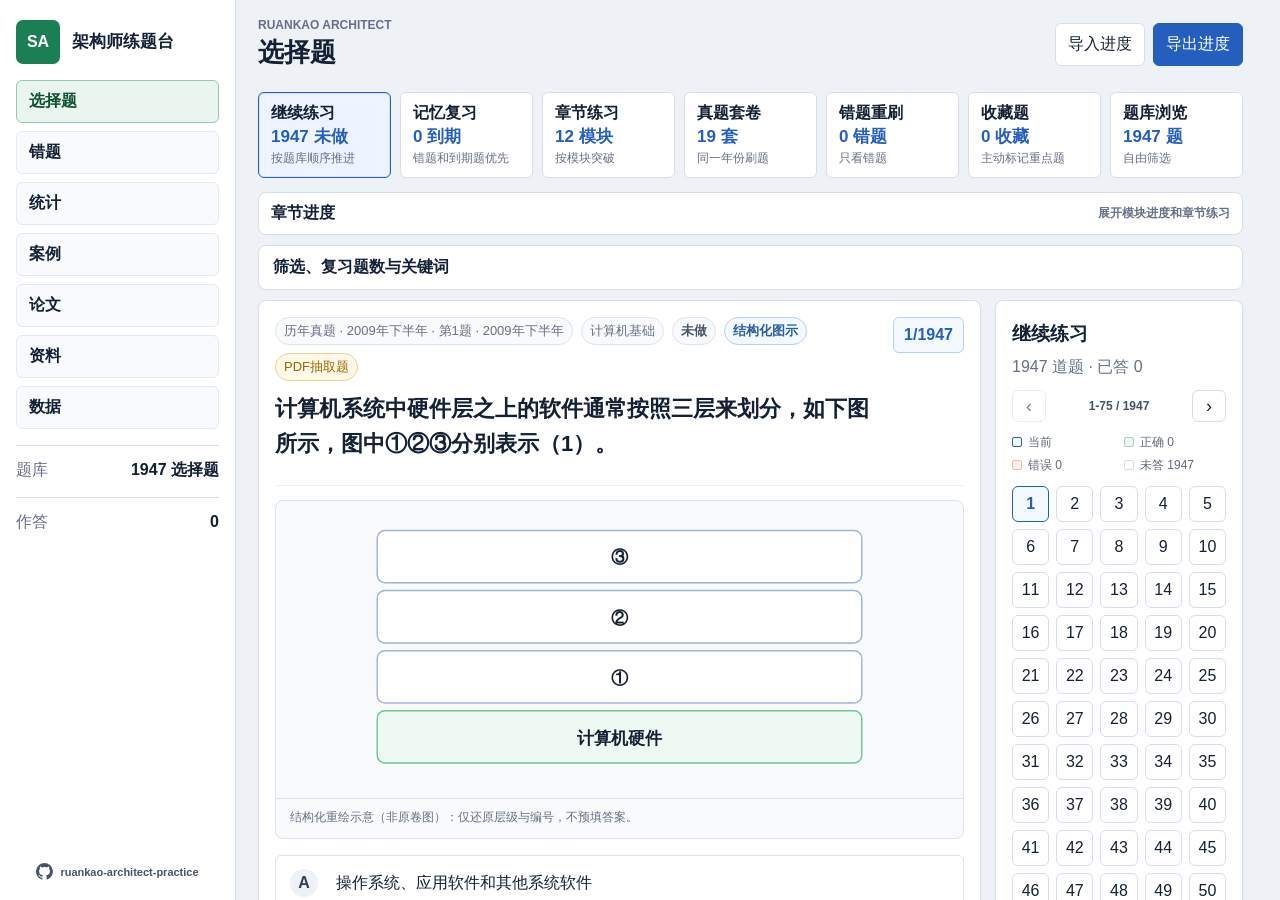
==== index.html @ a95486bd "feat: add source-backed study materials reader" ====
<!doctype html>
<html lang="zh-CN">
  <head>
    <meta charset="UTF-8" />
    <meta name="viewport" content="width=device-width, initial-scale=1.0" />
    <title>系统架构设计师练题台</title>
    <link rel="stylesheet" href="./styles.css?v=20260910.3" />
  </head>
  <body>
    <div id="app">
      <aside class="sidebar">
        <div class="brand">
          <span class="brand-mark">SA</span>
          <div>
            <h1>架构师练题台</h1>
          </div>
        </div>
        <nav class="nav" aria-label="主导航">
          <button class="nav-button active" data-view="practice" type="button">选择题</button>
          <button class="nav-button" data-view="wrong" type="button">错题</button>
          <button class="nav-button" data-view="stats" type="button">统计</button>
          <button class="nav-button" data-view="cases" type="button">案例</button>
          <button class="nav-button" data-view="essays" type="button">论文</button>
          <button class="nav-button" data-view="materials" type="button">资料</button>
          <button class="nav-button" data-view="data" type="button">数据</button>
        </nav>
        <div class="side-stat">
          <span>题库</span>
          <strong id="bankCount">加载中</strong>
        </div>
        <div class="side-stat">
          <span>作答</span>
          <strong id="attemptCount">0</strong>
        </div>
        <a class="sidebar-github" href="https://github.com/AndyNull/ruankao-architect-practice" target="_blank" rel="noreferrer" aria-label="GitHub：AndyNull/ruankao-architect-practice">
          <svg viewBox="0 0 16 16" aria-hidden="true"><path d="M8 0a8 8 0 0 0-2.53 15.59c.4.07.55-.17.55-.38v-1.49c-2.23.49-2.7-.95-2.7-.95-.36-.93-.89-1.18-.89-1.18-.73-.5.06-.49.06-.49.8.06 1.23.83 1.23.83.72 1.22 1.87.87 2.33.67.07-.51.28-.87.51-1.07-1.78-.2-3.65-.88-3.65-3.93 0-.87.31-1.58.82-2.14-.08-.2-.36-1.02.08-2.12 0 0 .67-.21 2.2.82A7.65 7.65 0 0 1 8 3.87c.68 0 1.36.09 2 .26 1.53-1.03 2.2-.82 2.2-.82.44 1.1.16 1.92.08 2.12.51.56.82 1.27.82 2.14 0 3.06-1.87 3.73-3.66 3.93.29.25.54.73.54 1.48v2.2c0 .21.14.45.55.38A8 8 0 0 0 8 0Z" /></svg>
          <span>ruankao-architect-practice</span>
        </a>
      </aside>

      <main class="main">
        <header class="toolbar">
          <div>
            <p class="eyebrow">Ruankao Architect</p>
            <h2 id="viewTitle">选择题</h2>
          </div>
          <div class="toolbar-actions">
            <button id="importProgressTop" type="button">导入进度</button>
            <button id="exportProgressTop" class="primary" type="button">导出进度</button>
          </div>
        </header>

        <section id="notice" class="notice" hidden></section>

        <section id="practiceView" class="view active-view">
          <div class="mode-board">
            <button class="mode-button active" data-mode="continue" type="button">
              <b>继续练习</b>
              <strong id="continueModeCount">加载中</strong>
              <span>按题库顺序推进</span>
            </button>
            <button class="mode-button" data-mode="review" type="button">
              <b>记忆复习</b>
              <strong id="reviewModeCount">加载中</strong>
              <span>错题和到期题优先</span>
            </button>
            <button class="mode-button" data-mode="special" type="button">
              <b>章节练习</b>
              <strong id="specialModeCount">加载中</strong>
              <span>按模块突破</span>
            </button>
            <button class="mode-button" data-mode="exam" type="button">
              <b>真题套卷</b>
              <strong id="examModeCount">加载中</strong>
              <span>同一年份刷题</span>
            </button>
            <button class="mode-button" data-mode="wrong" type="button">
              <b>错题重刷</b>
              <strong id="wrongModeCount">加载中</strong>
              <span>只看错题</span>
            </button>
            <button class="mode-button" data-mode="favorite" type="button">
              <b>收藏题</b>
              <strong id="favoriteModeCount">加载中</strong>
              <span>主动标记重点题</span>
            </button>
            <button class="mode-button" data-mode="all" type="button">
              <b>题库浏览</b>
              <strong id="allModeCount">加载中</strong>
              <span>自由筛选</span>
            </button>
          </div>

          <details class="chapter-drawer">
            <summary>
              <span>章节进度</span>
              <strong>展开模块进度和章节练习</strong>
            </summary>
            <div id="chapterList" class="chapter-list"></div>
          </details>

          <details class="filter-drawer">
            <summary>筛选、复习题数与关键词</summary>
            <div class="panel filters">
              <label>
                复习题数
                <input id="dailyCount" type="number" min="5" max="75" step="5" value="20" />
              </label>
              <label>
                来源
                <select id="sourceFilter"></select>
              </label>
              <label>
                年份/卷
                <select id="termFilter"></select>
              </label>
              <label>
                模块
                <select id="moduleFilter"></select>
              </label>
              <label>
                状态
                <select id="statusFilter">
                  <option value="all">全部</option>
                  <option value="unanswered">未做</option>
                  <option value="due">待复习</option>
                  <option value="wrong">错题</option>
                </select>
              </label>
              <label class="search-box">
                关键词
                <input id="keywordFilter" type="search" placeholder="架构、Redis、网络..." />
              </label>
              <button id="applyFilters" type="button">筛题</button>
            </div>
          </details>

          <div class="practice-layout">
            <section class="question-panel">
              <div class="question-paper">
                <div class="question-topline">
                  <div>
                    <div class="question-meta" id="questionMeta">题目加载中</div>
                    <h3 id="questionStem"></h3>
                  </div>
                  <div class="question-progress" id="questionProgress">0/0</div>
                </div>
                <div id="questionFigure" class="question-figure" hidden></div>
                <div id="optionList" class="option-list"></div>
                <div class="answer-row">
                  <button id="prevQuestion" type="button">上一题</button>
                  <button id="nextQuestion" class="primary" type="button">下一题</button>
                  <button id="toggleFavorite" type="button">收藏本题</button>
                </div>
                <div id="answerResult" class="answer-result" hidden></div>
              </div>
              <div class="source-box" id="sourceBox"></div>
            </section>

            <aside class="panel queue-panel">
              <h3 id="modeLabel">继续练习</h3>
              <p id="queueSummary">0 道题</p>
              <div class="queue-toolbar">
                <button id="queuePrevPage" type="button" aria-label="上一段题号">‹</button>
                <span id="queuePageLabel">0 / 0</span>
                <button id="queueNextPage" type="button" aria-label="下一段题号">›</button>
              </div>
              <div id="queueLegend" class="queue-legend"></div>
              <div id="questionQueue" class="question-queue"></div>
            </aside>
          </div>

          <details class="study-drawer">
          <summary>
            <span>备考计划与题库说明</span>
            <strong id="sourceSummary">加载中</strong>
          </summary>
          <section class="overview-board">
            <div class="plan-card">
              <div class="section-kicker">学习计划</div>
              <h3>先稳综合知识，再用错题决定补哪块基础</h3>
              <div id="studyPlanList" class="plan-list"></div>
            </div>
            <div class="site-card">
              <div class="section-kicker">网站功能</div>
              <h3>这里能做什么</h3>
              <ul class="feature-list">
                <li>继续练习：按题库顺序接着上次位置往后做</li>
                <li>记忆复习：错题和到期题优先，连续做对后降低频率</li>
                <li>章节练习：按架构、数据库、网络、安全等模块刷</li>
                <li>真题套卷：按年份/批次练同一套真题</li>
                <li>答题卡分段：所有题都能按页切换，不截断题号</li>
                <li>AI 诊断：导出 JSON 给 Codex 做复盘</li>
              </ul>
            </div>
            <div class="source-card">
              <div class="section-kicker">题目来源</div>
              <h3>可追溯题库</h3>
              <p id="sourceDetail">每道题都会显示来源年份、真题/模拟、题号和模块。</p>
            </div>
          </section>
          </details>
        </section>

        <section id="wrongView" class="view">
          <div class="panel">
            <h3>错题本</h3>
            <div id="wrongList" class="item-list"></div>
          </div>
        </section>

        <section id="statsView" class="view">
          <div class="stats-grid">
            <div class="metric"><span>总作答</span><strong id="metricTotal">0</strong></div>
            <div class="metric"><span>正确率</span><strong id="metricAccuracy">0%</strong></div>
            <div class="metric"><span>错题</span><strong id="metricWrong">0</strong></div>
            <div class="metric"><span>已覆盖题目</span><strong id="metricAnswered">0</strong></div>
          </div>
          <div class="panel">
            <h3>模块表现</h3>
            <div id="moduleStats" class="stat-table"></div>
          </div>
        </section>

        <section id="casesView" class="view">
          <div class="panel">
            <h3>案例分析题库</h3>
            <div id="caseList" class="item-list"></div>
          </div>
        </section>

        <section id="essaysView" class="view">
          <div class="panel">
            <h3>论文题库</h3>
            <p class="muted">可按题生成 AI 范文示例；生成完成后保存到当前浏览器，可重读、重新生成或删除。</p>
            <div id="essayList" class="item-list"></div>
          </div>
        </section>

        <section id="materialsView" class="view">
          <div class="materials-layout">
            <aside class="panel material-index">
              <label class="material-search">
                查找资料
                <input id="materialSearch" type="search" placeholder="章节、关键词..." />
              </label>
              <div id="materialList" class="material-list"></div>
            </aside>
            <article class="panel material-reader">
              <header id="materialHeader" class="material-header"></header>
              <div id="materialContent" class="markdown-content" aria-live="polite"></div>
            </article>
          </div>
        </section>

        <section id="dataView" class="view">
          <div class="data-grid">
            <div class="panel">
              <h3>进度存档</h3>
              <p>导出的 JSON 包含作答记录和收藏题。换电脑、换浏览器时，先读取文件摘要，再确认导入替换当前进度。</p>
              <div id="progressPreview" class="progress-preview">
                <p class="muted">还没有读取进度 JSON。</p>
              </div>
              <div class="button-row">
                <button id="exportProgress" class="primary" type="button">导出进度 JSON</button>
                <button id="selectProgressFile" type="button">读取进度 JSON</button>
                <button id="applyProgressImport" type="button" disabled>应用读取的进度</button>
              </div>
              <input id="importProgress" type="file" accept="application/json" hidden />
            </div>
            <div class="panel">
              <h3>AI 友好诊断</h3>
              <p>诊断 JSON 包含题库来源、模块统计、近期错题和全部作答轨迹。发给 Codex 就能继续复盘。</p>
              <button id="exportDiagnosis" class="primary" type="button">下载 ai-diagnosis.json</button>
            </div>
            <div class="panel">
              <h3>AI 错题解读</h3>
              <p>答错后优先显示随题库提供的本地 AI 解析；仅在本地缺失或手动重新解读时调用 glm-5.2。当前接口无需密钥，API Key 为可选项。</p>
              <p id="localExplanationStatus" class="muted">本地 AI 解析：加载中…</p>
              <p id="caseExplanationStatus" class="muted">本地案例解题：加载中…</p>
              <label class="ai-key-field">
                API Key（可选）
                <input id="aiApiKey" type="password" autocomplete="off" placeholder="接口启用鉴权时填写" />
              </label>
              <p class="muted">接口：https://glm.996986.xyz</p>
            </div>
            <div class="panel">
              <h3>清空本地记录</h3>
              <p>只清空当前浏览器里的作答记录和收藏题，不影响你已经导出的 JSON 文件。</p>
              <div class="button-row">
                <button id="clearProgress" class="danger" type="button">清空记录</button>
              </div>
            </div>
          </div>
        </section>
      </main>
    </div>

    <script>
      if (location.protocol === "file:") {
        const notice = document.getElementById("notice");
        notice.hidden = false;
        notice.className = "notice error";
        notice.textContent = "不能直接打开 index.html，请双击项目目录中的 start.cmd。";
      }
    </script>
    <script type="module" src="./src/app.mjs?v=20260910.3"></script>
  </body>
</html>
---- styles.css ----
:root {
  color-scheme: light;
  font-family: Inter, "PingFang SC", "Microsoft YaHei", Arial, sans-serif;
  background: #eef2f6;
  color: #142033;
  --line: #d7dee9;
  --muted: #667085;
  --panel: #ffffff;
  --green: #1b7f55;
  --blue: #255fbd;
  --red: #c13d36;
  --amber: #9a6700;
  --ink: #142033;
  --soft: #f7f9fc;
  --z-sticky: 10;
}

* {
  box-sizing: border-box;
}

body {
  margin: 0;
  min-width: 320px;
}

button,
input,
select {
  font: inherit;
}

button {
  border: 1px solid var(--line);
  background: #fff;
  color: var(--ink);
  border-radius: 6px;
  padding: 10px 12px;
  cursor: pointer;
}

button:hover {
  border-color: #7b8da5;
}

button:disabled {
  cursor: not-allowed;
  opacity: 0.55;
}

.primary {
  background: var(--blue);
  border-color: var(--blue);
  color: #fff;
}

.danger {
  border-color: var(--red);
  color: var(--red);
}

#app {
  display: grid;
  grid-template-columns: 236px minmax(0, 1fr);
  min-height: 100vh;
}

.sidebar {
  background: #fff;
  border-right: 1px solid var(--line);
  padding: 20px 16px;
  display: flex;
  flex-direction: column;
  gap: 16px;
}

.brand {
  display: grid;
  grid-template-columns: 44px 1fr;
  gap: 12px;
  align-items: center;
}

.brand-mark {
  display: grid;
  place-items: center;
  width: 44px;
  height: 44px;
  background: var(--green);
  color: #fff;
  border-radius: 7px;
  font-weight: 800;
}

.brand h1 {
  margin: 0;
  font-size: 17px;
  line-height: 1.25;
}

.brand p,
.side-stat span,
.eyebrow,
.muted,
.section-kicker {
  color: var(--muted);
}

.brand p {
  margin: 5px 0 0;
  font-size: 12px;
}

.nav {
  display: grid;
  gap: 8px;
}

.nav-button {
  text-align: left;
  background: #f8fafc;
  border-color: #e4eaf2;
  font-weight: 700;
}

.nav-button.active {
  background: #eaf5ef;
  color: #0f5132;
  border-color: #92ccb0;
}

.side-stat {
  display: flex;
  align-items: baseline;
  justify-content: space-between;
  border-top: 1px solid var(--line);
  padding-top: 14px;
}

.sidebar-github {
  display: inline-flex;
  align-items: center;
  justify-content: center;
  gap: 7px;
  margin-top: auto;
  color: #475467;
  font-size: 11px;
  font-weight: 700;
  text-align: center;
  text-decoration: none;
  white-space: nowrap;
}

.sidebar-github:hover {
  color: var(--green);
}

.sidebar-github svg {
  width: 17px;
  height: 17px;
  fill: currentColor;
  flex: 0 0 auto;
}

.main {
  padding: 18px 22px 28px;
  min-width: 0;
}

.toolbar {
  display: flex;
  align-items: center;
  justify-content: space-between;
  gap: 16px;
  margin-bottom: 10px;
}

.toolbar h2 {
  margin: 0;
  font-size: 26px;
}

.toolbar-actions {
  display: flex;
  flex-wrap: wrap;
  gap: 8px;
  justify-content: flex-end;
}

@media (min-width: 781px) {
  body {
    height: 100vh;
    overflow: hidden;
  }

  #app {
    height: 100vh;
    min-height: 0;
    overflow: hidden;
  }

  .sidebar {
    min-height: 0;
    overflow-y: auto;
  }

  .main {
    height: 100vh;
    overflow-y: auto;
    padding: 0 22px 28px;
    scrollbar-gutter: stable;
  }

  .toolbar {
    position: sticky;
    top: 0;
    z-index: var(--z-sticky);
    margin-bottom: 10px;
    padding: 18px 0 12px;
    background: #eef2f6;
  }
}

.eyebrow,
.section-kicker {
  margin: 0 0 3px;
  text-transform: uppercase;
  letter-spacing: 0;
  font-size: 12px;
  font-weight: 800;
}

.notice {
  margin-bottom: 12px;
  padding: 12px 14px;
  border-radius: 6px;
  background: #e9f5ff;
  border: 1px solid #a9d7ff;
}

.notice.error {
  background: #fff0f0;
  border-color: #ffb4b4;
}

.notice.warn {
  background: #fff8e7;
  border-color: #f3cf72;
}

.study-drawer,
.filter-drawer {
  background: var(--panel);
  border: 1px solid var(--line);
  border-radius: 8px;
  margin-bottom: 10px;
}

.study-drawer > summary,
.filter-drawer > summary {
  display: flex;
  align-items: center;
  justify-content: space-between;
  gap: 12px;
  padding: 11px 14px;
  cursor: pointer;
  font-weight: 800;
}

.study-drawer > summary strong {
  color: var(--blue);
  font-size: 13px;
}

.overview-board {
  display: grid;
  grid-template-columns: minmax(320px, 1.5fr) minmax(260px, 1fr) minmax(240px, 0.9fr);
  gap: 12px;
  padding: 0 14px 14px;
}

.plan-card,
.site-card,
.source-card,
.panel,
.metric,
.question-paper,
.source-box,
.queue-panel {
  background: var(--panel);
  border: 1px solid var(--line);
  border-radius: 8px;
  box-shadow: 0 1px 2px rgba(16, 24, 40, 0.04);
}

.plan-card,
.site-card,
.source-card,
.panel,
.question-paper,
.source-box,
.queue-panel {
  padding: 16px;
}

.plan-card h3,
.site-card h3,
.source-card h3,
.panel h3,
.queue-panel h3 {
  margin: 4px 0 10px;
}

.plan-list {
  display: grid;
  grid-template-columns: repeat(2, minmax(0, 1fr));
  gap: 9px;
}

.plan-step {
  border-left: 3px solid var(--green);
  background: #f4fbf7;
  padding: 9px 11px;
  border-radius: 6px;
}

.plan-step strong,
.plan-step span {
  display: block;
}

.plan-step span,
.feature-list,
.source-card p {
  color: #475467;
  line-height: 1.55;
  font-size: 14px;
}

.feature-list {
  margin: 0;
  padding-left: 18px;
}

.view {
  display: none;
}

.active-view {
  display: block;
}

.type-board {
  display: grid;
  grid-template-columns: repeat(3, minmax(170px, 1fr));
  gap: 9px;
  margin-bottom: 10px;
}

.type-button {
  display: grid;
  grid-template-columns: 1fr auto;
  gap: 3px 10px;
  align-items: center;
  min-height: 54px;
  text-align: left;
  background: #fff;
}

.type-button span {
  font-weight: 800;
}

.type-button strong {
  color: var(--blue);
  font-size: 18px;
}

.type-button small {
  grid-column: 1 / -1;
  color: var(--muted);
  font-size: 12px;
  display: none;
}

.type-button.active {
  border-color: var(--green);
  background: #eef8f2;
  box-shadow: inset 0 0 0 1px rgba(27, 127, 85, 0.12);
}

.mode-board {
  display: flex;
  gap: 9px;
  margin-bottom: 10px;
  overflow-x: auto;
  padding-bottom: 4px;
  scroll-snap-type: x proximity;
}

.mode-button {
  flex: 1 0 132px;
  text-align: left;
  display: grid;
  gap: 3px;
  min-height: 58px;
  background: #fff;
  scroll-snap-align: start;
}

.mode-button b,
.mode-button strong,
.mode-button span {
  display: block;
}

.mode-button strong {
  color: var(--blue);
  font-size: 17px;
  line-height: 1.15;
}

.mode-button span {
  color: var(--muted);
  font-size: 12px;
}

.mode-button.active {
  border-color: var(--blue);
  background: #edf4ff;
  box-shadow: inset 0 0 0 1px rgba(37, 95, 189, 0.12);
}

.chapter-drawer {
  background: var(--panel);
  border: 1px solid var(--line);
  border-radius: 8px;
  margin-bottom: 10px;
}

.chapter-drawer > summary {
  display: flex;
  align-items: center;
  justify-content: space-between;
  gap: 10px;
  padding: 10px 12px;
  cursor: pointer;
  font-weight: 800;
}

.chapter-drawer > summary strong {
  color: var(--muted);
  font-size: 12px;
}

.chapter-list {
  display: flex;
  gap: 8px;
  overflow-x: auto;
  padding: 0 10px 10px;
  scroll-snap-type: x proximity;
}

.chapter-item {
  flex: 0 0 220px;
  display: grid;
  grid-template-columns: 1fr auto;
  gap: 5px 8px;
  min-height: 66px;
  padding: 9px;
  text-align: left;
  scroll-snap-align: start;
}

.chapter-item span,
.chapter-item b,
.chapter-item small,
.chapter-item em,
.chapter-item i {
  display: block;
}

.chapter-item b {
  margin-bottom: 2px;
}

.chapter-item small,
.chapter-item em {
  color: var(--muted);
  font-size: 12px;
  font-style: normal;
}

.chapter-item strong {
  color: var(--red);
  font-size: 13px;
}

.chapter-item i {
  grid-column: 1 / -1;
  height: 5px;
  overflow: hidden;
  border-radius: 999px;
  background: #eef2f7;
}

.chapter-item mark {
  display: block;
  height: 100%;
  background: var(--green);
}

.chapter-item.active {
  border-color: var(--blue);
  background: #edf4ff;
}

.filters {
  display: grid;
  grid-template-columns: 100px repeat(4, minmax(120px, 1fr)) minmax(150px, 1fr) auto;
  gap: 10px;
  border: 0;
  box-shadow: none;
  padding-top: 0;
}

.filters label {
  display: grid;
  gap: 6px;
  font-size: 12px;
  color: #526070;
  font-weight: 800;
}

select,
input {
  width: 100%;
  border: 1px solid #c8d1dc;
  border-radius: 6px;
  padding: 10px;
  background: #fff;
  color: #172033;
}

.practice-layout {
  display: grid;
  grid-template-columns: minmax(0, 1fr) 248px;
  gap: 14px;
  align-items: start;
}

.question-panel {
  min-width: 0;
}

.question-paper {
  min-height: 560px;
}

.question-topline {
  display: grid;
  grid-template-columns: 1fr auto;
  gap: 14px;
  align-items: start;
  border-bottom: 1px solid #eef2f7;
  padding-bottom: 13px;
  margin-bottom: 16px;
}

.question-progress {
  border: 1px solid #bad0ef;
  border-radius: 6px;
  padding: 8px 10px;
  color: var(--blue);
  background: #f4f8ff;
  font-weight: 800;
  min-width: 58px;
  text-align: center;
}

.question-paper h3 {
  margin: 10px 0 0;
  line-height: 1.62;
  font-size: 22px;
  font-weight: 800;
}

.question-paper h3 p,
.analysis-body p {
  margin: 0 0 10px;
}

.question-meta {
  display: flex;
  flex-wrap: wrap;
  gap: 8px;
  color: var(--muted);
  font-size: 13px;
}

.question-meta span,
.meta-warn {
  display: inline-flex;
  align-items: center;
  border: 1px solid #dce5f1;
  background: #f8fafc;
  border-radius: 999px;
  padding: 4px 8px;
}

.question-meta .meta-warn {
  color: var(--amber);
  border-color: #efd48a;
  background: #fff8e7;
}

.question-meta .memory-chip {
  font-weight: 800;
}

.question-meta .memory-new {
  color: #475467;
}

.question-meta .memory-due {
  color: var(--red);
  border-color: #ffb4b4;
  background: #fff1f1;
}

.question-meta .memory-learning {
  color: var(--blue);
  border-color: #bad0ef;
  background: #f4f8ff;
}

.question-meta .memory-mastered {
  color: var(--green);
  border-color: #9ed8b5;
  background: #edf9f2;
}

.question-meta .bookmark-chip {
  color: var(--amber);
  border-color: #efd48a;
  background: #fff8e7;
  font-weight: 800;
}

.question-meta .figure-chip {
  color: #285f9f;
  border-color: #bad0ef;
  background: #f4f8ff;
  font-weight: 800;
}

.question-figure {
  margin: -2px 0 16px;
}

.question-diagram,
.figure-unavailable {
  margin: 0;
  border: 1px solid #dbe3ef;
  border-radius: 8px;
  background: #f8fafc;
}

.diagram-scroll {
  overflow-x: auto;
  padding: 14px;
}

.question-diagram svg {
  display: block;
  min-width: 620px;
  width: 100%;
  height: auto;
}

.question-diagram figcaption {
  padding: 9px 14px 11px;
  border-top: 1px solid #dbe3ef;
  color: var(--muted);
  font-size: 12px;
  line-height: 1.55;
}

.figure-layer,
.figure-node,
.figure-class-card {
  fill: #ffffff;
  stroke: #9fb6d2;
  stroke-width: 1.5;
}

.figure-hardware {
  fill: #edf9f2;
  stroke: #71c499;
}

.figure-label,
.figure-node-label,
.figure-class-title,
.figure-class-text,
.figure-edge-label {
  fill: #172033;
  font-family: "PingFang SC", "Microsoft YaHei", sans-serif;
}

.figure-label,
.figure-node-label,
.figure-class-title {
  font-size: 18px;
  font-weight: 800;
}

.figure-class-text,
.figure-edge-label {
  font-size: 13px;
}

.figure-edge,
.figure-class-divider {
  stroke: #6b89aa;
  stroke-width: 1.5;
}

.figure-arrow-head {
  fill: #6b89aa;
}

.figure-unavailable {
  display: grid;
  gap: 4px;
  padding: 12px 14px;
  color: #475467;
  line-height: 1.55;
}

.figure-unavailable strong {
  color: var(--amber);
}

.option-list {
  display: grid;
  gap: 10px;
}

.option {
  display: grid;
  grid-template-columns: 34px 1fr;
  gap: 12px;
  text-align: left;
  align-items: start;
  line-height: 1.6;
  padding: 13px 14px;
  min-height: 56px;
  border-color: #dbe3ef;
}

.option b {
  display: grid;
  place-items: center;
  width: 28px;
  height: 28px;
  background: #eef2f7;
  border-radius: 50%;
  color: #344054;
}

.option-text {
  min-width: 0;
  padding-top: 1px;
}

.option.locked {
  cursor: default;
}

.option.selected {
  border-color: var(--blue);
  background: #f4f8ff;
}

.option.correct-choice {
  border-color: #71c499;
  background: #edf9f2;
}

.option.correct-choice b {
  background: var(--green);
  color: #fff;
}

.option.wrong-choice {
  border-color: #ef9a9a;
  background: #fff1f1;
}

.option.wrong-choice b {
  background: var(--red);
  color: #fff;
}

.answer-row,
.button-row {
  display: flex;
  flex-wrap: wrap;
  gap: 10px;
  margin-top: 16px;
}

.answer-row .marked {
  border-color: #efd48a;
  background: #fff8e7;
  color: var(--amber);
  font-weight: 800;
}

.answer-result {
  margin-top: 16px;
  padding: 15px;
  border-radius: 8px;
  line-height: 1.7;
}

.answer-result.correct {
  background: #edf9f2;
  border: 1px solid #9ed8b5;
}

.answer-result.wrong {
  background: #fff2f2;
  border: 1px solid #ffb4b4;
}

.answer-title {
  display: flex;
  flex-wrap: wrap;
  gap: 10px;
  align-items: baseline;
  margin-bottom: 8px;
}

.answer-title h4 {
  margin: 0;
  font-size: 18px;
}

.answer-title span {
  color: #475467;
}

.analysis-body {
  color: #253044;
}

.analysis-body h5 {
  margin: 0 0 8px;
  font-size: 16px;
}

.analysis-muted {
  color: #5f6b7a;
}

.retry-answer {
  margin-top: 10px;
  background: #fff;
}

.ai-explanation {
  margin-top: 12px;
  padding-top: 12px;
  border-top: 1px solid currentColor;
}

.case-ai-explanation {
  margin-top: 14px;
  padding-top: 14px;
  border-top: 1px solid var(--line);
}

.case-ai-explanation h5 {
  margin: 0 0 8px;
  font-size: 16px;
}

.case-ai-explanation button {
  margin-top: 8px;
  background: #fff;
}

.case-reference {
  color: #475467;
  white-space: normal;
}

.case-reference > p {
  white-space: pre-wrap;
}

.ai-explanation h5 {
  margin: 0 0 8px;
  font-size: 16px;
}

.ai-stream-status {
  color: var(--blue);
  font-size: 12px;
  font-weight: 800;
}

.ai-stream-output {
  min-height: 1.7em;
  white-space: pre-wrap;
}

.ai-explain-button {
  margin-top: 8px;
  background: #fff;
}

.ai-error {
  color: var(--red);
}

.essay-sample {
  margin-top: 14px;
  padding-top: 14px;
  border-top: 1px solid var(--line);
}

.essay-template summary {
  color: var(--muted);
  cursor: pointer;
  font-size: 13px;
  font-weight: 800;
}

.essay-template p {
  color: #475467;
  line-height: 1.65;
}

.essay-sample-heading {
  display: flex;
  flex-wrap: wrap;
  align-items: baseline;
  justify-content: space-between;
  gap: 8px;
}

.essay-sample-heading h5,
.essay-sample-stream h5,
.essay-sample-content h5 {
  margin: 0 0 8px;
  font-size: 16px;
}

.essay-sample-heading span {
  color: var(--muted);
  font-size: 12px;
}

.essay-sample-content {
  line-height: 1.75;
}

.essay-sample-content h5:not(:first-child) {
  margin-top: 18px;
}

.essay-sample-content h5 small {
  color: var(--muted);
  font-size: 12px;
  font-weight: 400;
}

.essay-sample-content p {
  margin: 0 0 10px;
}

.essay-sample-stream {
  margin-top: 12px;
}

.essay-sample-draft {
  margin-top: 12px;
  padding: 12px;
  border: 1px solid #efd48a;
  background: #fff8e7;
}

.essay-sample-draft .essay-sample-heading span {
  color: var(--amber);
}

.essay-sample-actions {
  margin-top: 12px;
}

.essay-sample-warning {
  color: var(--amber);
  line-height: 1.65;
}

.essay-sample-note {
  color: #475467;
  line-height: 1.65;
}

.ai-key-field {
  display: grid;
  gap: 6px;
  font-weight: 800;
}

.source-box {
  margin-top: 10px;
  display: grid;
  gap: 8px;
  box-shadow: none;
}

.source-box div {
  display: grid;
  grid-template-columns: 76px 1fr;
  gap: 10px;
  color: #475467;
  font-size: 13px;
}

.source-box b {
  color: var(--ink);
}

.queue-panel {
  align-self: start;
  position: sticky;
  top: 14px;
}

.queue-panel p {
  margin: 0 0 12px;
  color: var(--muted);
}

.queue-toolbar {
  display: grid;
  grid-template-columns: 34px 1fr 34px;
  gap: 8px;
  align-items: center;
  margin-bottom: 12px;
}

.queue-toolbar button {
  padding: 6px 0;
  min-width: 0;
  font-size: 18px;
  line-height: 1;
}

.queue-toolbar span {
  color: #475467;
  font-size: 12px;
  font-weight: 800;
  text-align: center;
}

.queue-legend {
  display: grid;
  grid-template-columns: repeat(2, minmax(0, 1fr));
  gap: 6px 10px;
  margin-bottom: 12px;
  color: #5d6978;
  font-size: 12px;
}

.queue-legend span {
  display: inline-flex;
  align-items: center;
  gap: 6px;
  white-space: nowrap;
}

.queue-legend i {
  display: inline-block;
  width: 10px;
  height: 10px;
  border: 1px solid var(--line);
  border-radius: 2px;
  background: #fff;
}

.queue-legend .legend-current {
  border-color: var(--blue);
  background: #f4f8ff;
}

.queue-legend .legend-ok {
  border-color: #9ed8b5;
  background: #eaf8f0;
}

.queue-legend .legend-bad {
  border-color: #ffb4b4;
  background: #fff0f0;
}

.question-queue {
  display: grid;
  grid-template-columns: repeat(5, 1fr);
  gap: 7px;
  max-height: 560px;
  overflow: auto;
}

.queue-item {
  padding: 8px 0;
  min-width: 0;
}

.queue-item.active {
  border-color: var(--blue);
  color: var(--blue);
  font-weight: 800;
  background: #f4f8ff;
}

.queue-item.ok {
  background: #eaf8f0;
}

.queue-item.bad {
  background: #fff0f0;
}

.table-wrap {
  overflow-x: auto;
  margin: 10px 0;
}

table {
  width: 100%;
  border-collapse: collapse;
  font-size: 14px;
}

th,
td {
  border: 1px solid var(--line);
  padding: 8px 10px;
  text-align: left;
  vertical-align: top;
}

th {
  background: #f3f6fa;
}

.stats-grid,
.data-grid {
  display: grid;
  grid-template-columns: repeat(4, minmax(140px, 1fr));
  gap: 14px;
  margin-bottom: 16px;
}

.data-grid {
  grid-template-columns: repeat(2, minmax(240px, 1fr));
}

.progress-preview {
  min-height: 72px;
  border: 1px dashed #c8d1dc;
  border-radius: 8px;
  padding: 10px;
  background: #fbfcfe;
  margin: 10px 0;
}

.progress-preview p {
  margin: 0;
}

.progress-preview-grid {
  display: grid;
  grid-template-columns: repeat(3, minmax(120px, 1fr));
  gap: 8px;
}

.progress-preview-grid span {
  display: grid;
  gap: 3px;
  color: #253044;
  font-size: 13px;
}

.progress-preview-grid b {
  color: var(--muted);
  font-size: 12px;
}

.metric {
  padding: 16px;
}

.metric span {
  display: block;
  color: var(--muted);
  margin-bottom: 8px;
}

.metric strong {
  font-size: 28px;
}

.stat-table {
  display: grid;
  gap: 8px;
}

.stat-row {
  display: grid;
  grid-template-columns: 1fr 80px 80px;
  gap: 10px;
  padding: 10px 0;
  border-bottom: 1px solid #eef2f7;
}

.item-list {
  display: grid;
  gap: 12px;
}

.item-card {
  border: 1px solid var(--line);
  border-radius: 8px;
  padding: 14px;
  background: #fbfcfe;
}

.item-card h4 {
  margin: 8px 0;
  line-height: 1.5;
}

.item-card p {
  line-height: 1.65;
}

.analysis {
  white-space: pre-wrap;
  background: #f4f6f8;
  border-radius: 6px;
  padding: 10px;
}

.file-button {
  display: inline-grid;
  place-items: center;
  border: 1px solid var(--line);
  background: #fff;
  border-radius: 6px;
  padding: 10px 12px;
  cursor: pointer;
}

.file-button input {
  display: none;
}

.materials-layout {
  display: grid;
  grid-template-columns: minmax(220px, 280px) minmax(0, 1fr);
  align-items: start;
  gap: 16px;
}

.material-index {
  position: sticky;
  top: 88px;
  display: grid;
  gap: 12px;
  max-height: calc(100vh - 108px);
  overflow: auto;
}

.material-search {
  display: grid;
  gap: 6px;
  color: var(--muted);
  font-size: 13px;
  font-weight: 700;
}

.material-search input {
  width: 100%;
}

.material-list {
  display: grid;
  gap: 6px;
}

.material-item {
  display: grid;
  gap: 3px;
  min-height: 52px;
  padding: 9px 10px;
  text-align: left;
  background: var(--soft);
}

.material-item span {
  color: var(--muted);
  font-size: 11px;
}

.material-item b {
  font-size: 13px;
  line-height: 1.35;
}

.material-item.active {
  border-color: #92ccb0;
  background: #eaf5ef;
  color: #0f5132;
}

.material-reader {
  min-width: 0;
  padding: 22px;
}

.material-header {
  display: flex;
  align-items: start;
  justify-content: space-between;
  gap: 16px;
  padding-bottom: 16px;
  border-bottom: 1px solid var(--line);
}

.material-header h3,
.material-header p {
  margin: 0;
}

.material-header h3 {
  margin: 4px 0 8px;
  font-size: 24px;
}

.material-header p:not(.section-kicker) {
  color: var(--muted);
  font-size: 13px;
}

.material-header a {
  flex: 0 0 auto;
  color: var(--blue);
  font-size: 13px;
  font-weight: 700;
  text-decoration: none;
}

.markdown-content {
  max-width: 75ch;
  overflow-wrap: anywhere;
}

.markdown-content h1,
.markdown-content h2,
.markdown-content h3,
.markdown-content h4 {
  margin: 1.6em 0 0.65em;
  line-height: 1.32;
}

.markdown-content h1 {
  font-size: 24px;
}

.markdown-content h2 {
  font-size: 21px;
}

.markdown-content h3 {
  font-size: 18px;
}

.markdown-content p,
.markdown-content li {
  line-height: 1.78;
}

.markdown-content ul,
.markdown-content ol {
  padding-left: 24px;
}

.markdown-content blockquote {
  margin: 16px 0;
  padding: 12px 14px;
  border: 1px solid var(--line);
  border-radius: 6px;
  background: var(--soft);
  color: #475467;
}

.markdown-content pre {
  overflow: auto;
  padding: 14px;
  border-radius: 6px;
  background: #1f2937;
  color: #e5edf8;
}

.markdown-content code {
  font-family: "Cascadia Code", Consolas, monospace;
  font-size: 0.9em;
}

.markdown-content :not(pre) > code {
  padding: 1px 4px;
  border-radius: 4px;
  background: #eef2f6;
}

.markdown-content a {
  color: var(--blue);
}

@media (max-width: 1180px) {
  .overview-board,
  .mode-board,
  .filters,
  .practice-layout,
  .stats-grid,
  .data-grid {
    grid-template-columns: 1fr;
  }

  .plan-list {
    grid-template-columns: 1fr;
  }

  .queue-panel {
    position: static;
  }

  .materials-layout {
    grid-template-columns: 1fr;
  }

  .material-index {
    position: static;
    max-height: none;
  }
}

@media (max-width: 780px) {
  #app {
    grid-template-columns: 1fr;
  }

  .sidebar {
    position: static;
    padding: 12px 16px;
    gap: 10px;
  }

  .brand {
    grid-template-columns: 38px 1fr;
  }

  .brand-mark {
    width: 38px;
    height: 38px;
  }

  .brand h1 {
    font-size: 16px;
  }

  .brand p,
  .side-stat {
    display: none;
  }

  .sidebar-github {
    margin-top: 0;
  }

  .nav {
    grid-template-columns: repeat(3, 1fr);
    gap: 7px;
  }

  .nav-button {
    padding: 9px 11px;
  }

  .main {
    padding: 12px 16px 18px;
  }

  .toolbar {
    align-items: center;
    flex-direction: row;
    gap: 10px;
  }

  .toolbar h2 {
    font-size: 22px;
  }

  .toolbar-actions .primary {
    padding: 9px 10px;
  }

  .study-drawer > summary,
  .filter-drawer > summary {
    align-items: flex-start;
    flex-direction: column;
  }

  .mode-board {
    display: flex;
    overflow-x: auto;
    padding-bottom: 4px;
    scroll-snap-type: x proximity;
  }

  .type-board {
    display: flex;
    overflow-x: auto;
    padding-bottom: 4px;
    scroll-snap-type: x proximity;
  }

  .type-button {
    flex: 0 0 206px;
    min-height: 54px;
    scroll-snap-align: start;
  }

  .mode-button {
    flex: 0 0 138px;
    min-height: 58px;
    scroll-snap-align: start;
  }

  .question-paper {
    min-height: auto;
    padding: 14px;
  }

  .question-topline {
    grid-template-columns: 1fr;
  }

  .question-progress {
    justify-self: start;
  }

  .question-paper h3 {
    font-size: 19px;
  }

  .option {
    grid-template-columns: 32px 1fr;
    padding: 12px;
  }

  .source-box div {
    grid-template-columns: 1fr;
    gap: 3px;
  }

  .nav {
    grid-template-columns: repeat(4, 1fr);
  }

  .material-index {
    padding: 14px;
  }

  .material-list {
    display: flex;
    overflow-x: auto;
    padding-bottom: 4px;
  }

  .material-item {
    flex: 0 0 190px;
    min-height: 52px;
  }

  .material-reader {
    padding: 16px;
  }

  .material-header {
    align-items: flex-start;
    flex-direction: column;
    gap: 8px;
  }

  .material-header h3 {
    font-size: 21px;
  }

  .markdown-content {
    max-width: none;
  }
}
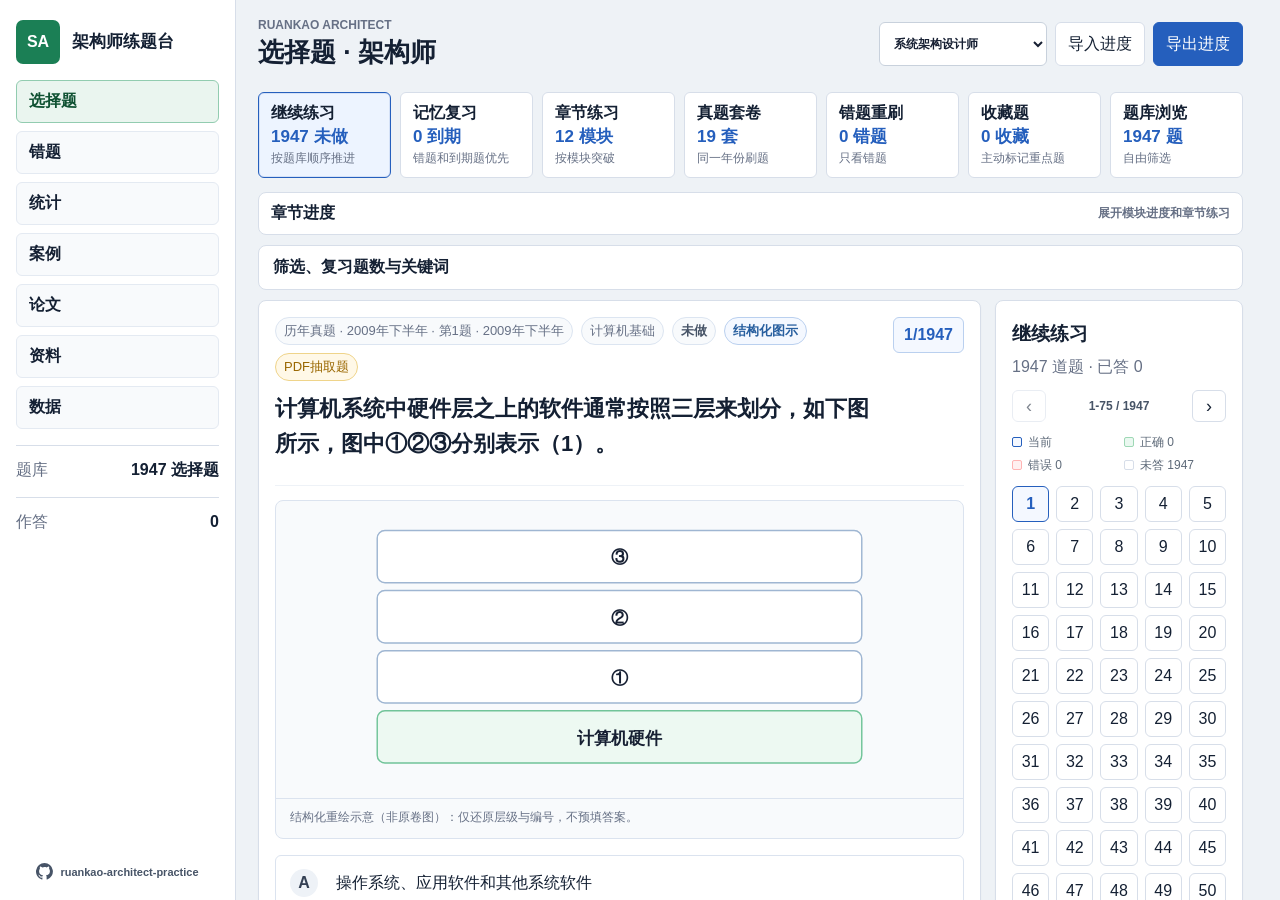
==== commit ab089e48: "feat: add multi-subject question banks" ====
--- a/index.html
+++ b/index.html
@@ -4,7 +4,7 @@
     <meta charset="UTF-8" />
     <meta name="viewport" content="width=device-width, initial-scale=1.0" />
     <title>系统架构设计师练题台</title>
-    <link rel="stylesheet" href="./styles.css?v=20260910.3" />
+    <link rel="stylesheet" href="./styles.css?v=20260915.1" />
   </head>
   <body>
     <div id="app">
@@ -12,7 +12,7 @@
         <div class="brand">
           <span class="brand-mark">SA</span>
           <div>
-            <h1>架构师练题台</h1>
+            <h1 id="brandTitle">架构师练题台</h1>
           </div>
         </div>
         <nav class="nav" aria-label="主导航">
@@ -45,6 +45,9 @@
             <h2 id="viewTitle">选择题</h2>
           </div>
           <div class="toolbar-actions">
+            <label class="subject-switch">
+              <select id="subjectSelect" aria-label="选择考试科目"></select>
+            </label>
             <button id="importProgressTop" type="button">导入进度</button>
             <button id="exportProgressTop" class="primary" type="button">导出进度</button>
           </div>
@@ -244,6 +247,10 @@
                 查找资料
                 <input id="materialSearch" type="search" placeholder="章节、关键词..." />
               </label>
+              <label class="material-select">
+                当前资料
+                <select id="materialSelect" aria-label="当前资料"></select>
+              </label>
               <div id="materialList" class="material-list"></div>
             </aside>
             <article class="panel material-reader">
@@ -304,6 +311,6 @@
         notice.textContent = "不能直接打开 index.html，请双击项目目录中的 start.cmd。";
       }
     </script>
-    <script type="module" src="./src/app.mjs?v=20260910.3"></script>
+    <script type="module" src="./src/app.mjs?v=20260910.4"></script>
   </body>
 </html>
--- a/styles.css
+++ b/styles.css
@@ -187,6 +187,26 @@
   justify-content: flex-end;
 }
 
+.toolbar-actions button,
+.toolbar-actions select {
+  height: 44px;
+}
+
+.subject-switch {
+  display: flex;
+  align-items: center;
+  gap: 6px;
+  color: var(--muted);
+  font-size: 12px;
+  font-weight: 700;
+  white-space: nowrap;
+}
+
+.subject-switch select {
+  min-width: 156px;
+  padding: 0 28px 0 10px;
+}
+
 @media (min-width: 781px) {
   body {
     height: 100vh;
@@ -231,11 +251,24 @@
 }
 
 .notice {
-  margin-bottom: 12px;
+  position: fixed;
+  top: 18px;
+  left: 50%;
+  z-index: 1000;
+  width: min(360px, calc(100vw - 32px));
   padding: 12px 14px;
   border-radius: 6px;
   background: #e9f5ff;
   border: 1px solid #a9d7ff;
+  box-shadow: 0 8px 24px rgba(18, 35, 52, 0.14);
+  pointer-events: none;
+  transform: translateX(-50%);
+  animation: notice-in 180ms ease-out;
+}
+
+@keyframes notice-in {
+  from { opacity: 0; transform: translate(-50%, -8px); }
+  to { opacity: 1; transform: translate(-50%, 0); }
 }
 
 .notice.error {
@@ -1300,6 +1333,10 @@
   width: 100%;
 }
 
+.material-select {
+  display: none;
+}
+
 .material-list {
   display: grid;
   gap: 6px;
@@ -1509,9 +1546,20 @@
   }
 
   .toolbar {
-    align-items: center;
-    flex-direction: row;
+    align-items: stretch;
+    flex-direction: column;
     gap: 10px;
+  }
+
+  .toolbar-actions {
+    display: grid;
+    grid-template-columns: minmax(0, 1fr) auto auto;
+    width: 100%;
+  }
+
+  .subject-switch,
+  .subject-switch select {
+    min-width: 0;
   }
 
   .toolbar h2 {
@@ -1519,7 +1567,7 @@
   }
 
   .toolbar-actions .primary {
-    padding: 9px 10px;
+    padding: 0 12px;
   }
 
   .study-drawer > summary,
@@ -1589,15 +1637,22 @@
     padding: 14px;
   }
 
+  .material-search,
   .material-list {
-    display: flex;
-    overflow-x: auto;
-    padding-bottom: 4px;
-  }
-
-  .material-item {
-    flex: 0 0 190px;
-    min-height: 52px;
+    display: none;
+  }
+
+  .material-select {
+    display: grid;
+    gap: 6px;
+    color: var(--muted);
+    font-size: 13px;
+    font-weight: 700;
+  }
+
+  .material-select select {
+    min-height: 44px;
+    width: 100%;
   }
 
   .material-reader {
@@ -1618,3 +1673,18 @@
     max-width: none;
   }
 }
+
+@media (max-width: 480px) {
+  .toolbar-actions {
+    grid-template-columns: 1fr 1fr;
+  }
+
+  .subject-switch {
+    grid-column: 1 / -1;
+    display: block;
+  }
+
+  .toolbar-actions button {
+    width: 100%;
+  }
+}
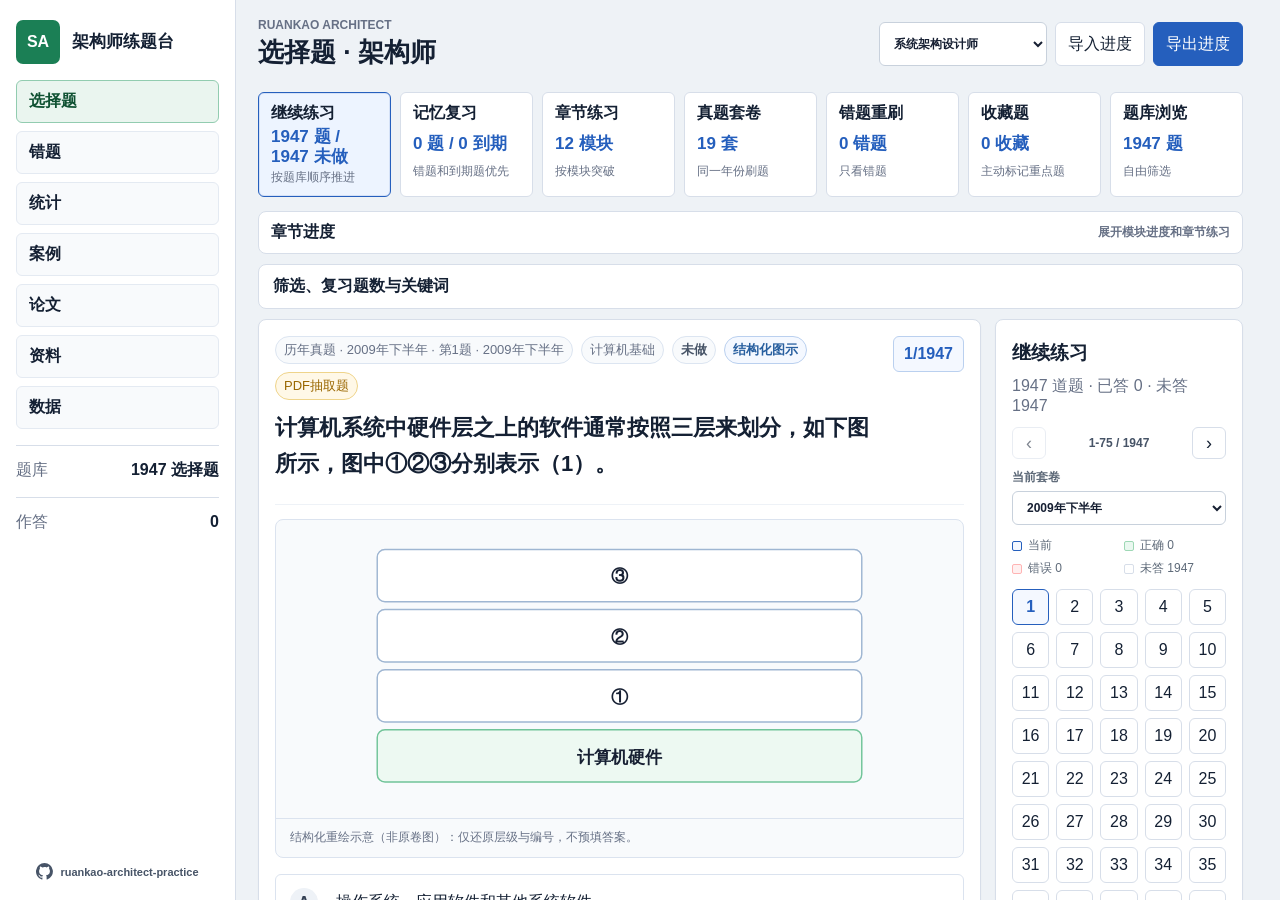
==== commit 1de15e60: "fix: isolate practice queues and validate subjective banks" ====
--- a/index.html
+++ b/index.html
@@ -168,6 +168,10 @@
                 <span id="queuePageLabel">0 / 0</span>
                 <button id="queueNextPage" type="button" aria-label="下一段题号">›</button>
               </div>
+              <label id="examTermWrap" class="exam-term-wrap" hidden>
+                当前套卷
+                <select id="examTermSelect" aria-label="选择真题套卷"></select>
+              </label>
               <div id="queueLegend" class="queue-legend"></div>
               <div id="questionQueue" class="question-queue"></div>
             </aside>
@@ -264,7 +268,7 @@
           <div class="data-grid">
             <div class="panel">
               <h3>进度存档</h3>
-              <p>导出的 JSON 包含作答记录和收藏题。换电脑、换浏览器时，先读取文件摘要，再确认导入替换当前进度。</p>
+              <p>导出的 JSON 包含全部科目的作答记录、收藏题和论文范文。换电脑、换浏览器时，先读取文件摘要，再确认导入替换当前进度。</p>
               <div id="progressPreview" class="progress-preview">
                 <p class="muted">还没有读取进度 JSON。</p>
               </div>
@@ -311,6 +315,6 @@
         notice.textContent = "不能直接打开 index.html，请双击项目目录中的 start.cmd。";
       }
     </script>
-    <script type="module" src="./src/app.mjs?v=20260910.4"></script>
+    <script type="module" src="./src/app.mjs?v=20260915.1"></script>
   </body>
 </html>
--- a/styles.css
+++ b/styles.css
@@ -1102,6 +1102,21 @@
   text-align: center;
 }
 
+.exam-term-wrap {
+  display: grid;
+  gap: 5px;
+  margin: -2px 0 12px;
+  color: #5d6978;
+  font-size: 12px;
+  font-weight: 800;
+}
+
+.exam-term-wrap select {
+  width: 100%;
+  min-width: 0;
+  padding: 8px 10px;
+}
+
 .queue-legend {
   display: grid;
   grid-template-columns: repeat(2, minmax(0, 1fr));
@@ -1597,8 +1612,8 @@
   }
 
   .mode-button {
-    flex: 0 0 138px;
-    min-height: 58px;
+    flex: 0 0 172px;
+    min-height: 64px;
     scroll-snap-align: start;
   }
 
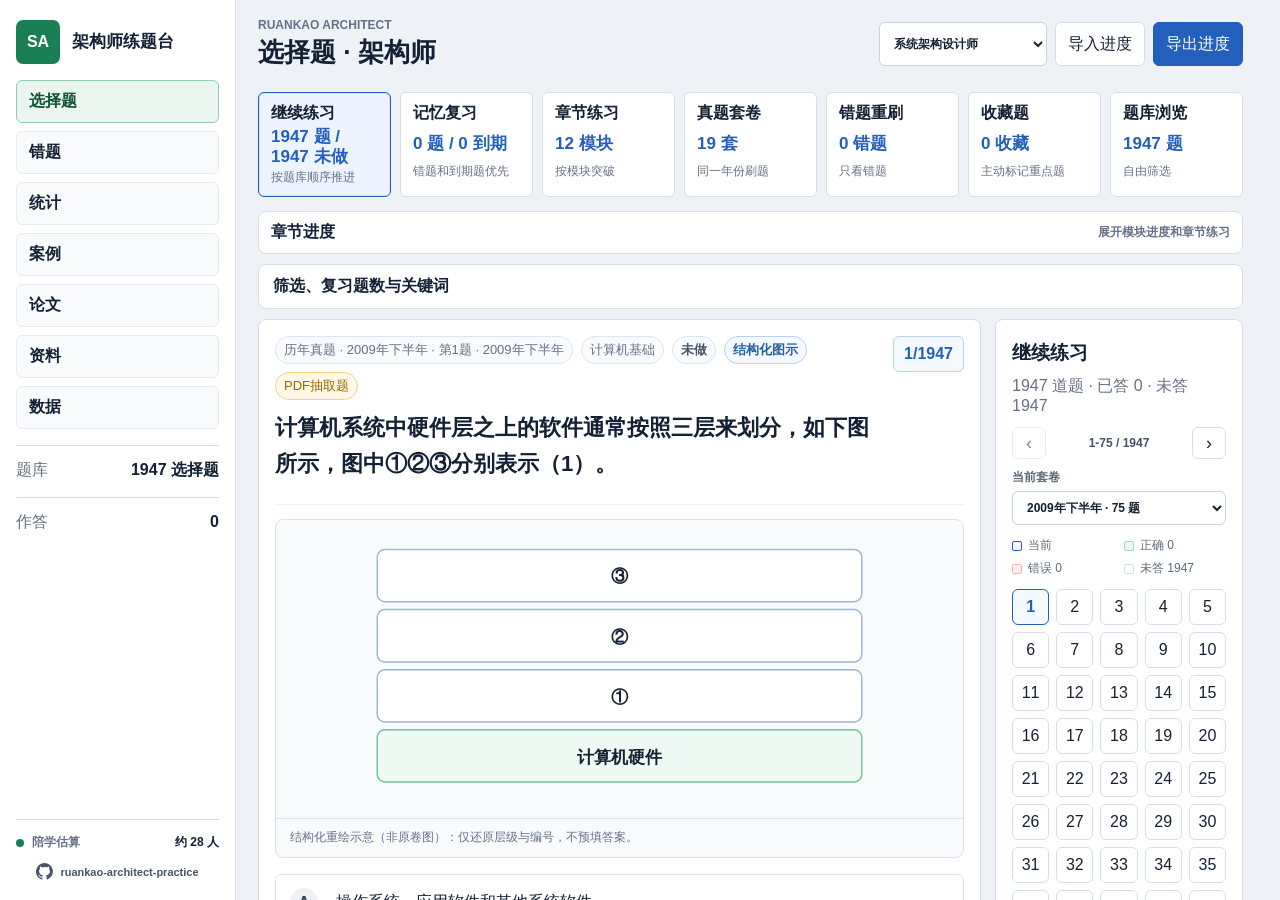
==== commit a6e3637e: "fix: stabilize subject queues and publish study updates" ====
--- a/index.html
+++ b/index.html
@@ -4,7 +4,7 @@
     <meta charset="UTF-8" />
     <meta name="viewport" content="width=device-width, initial-scale=1.0" />
     <title>系统架构设计师练题台</title>
-    <link rel="stylesheet" href="./styles.css?v=20260915.1" />
+    <link rel="stylesheet" href="./styles.css?v=20260916.2" />
   </head>
   <body>
     <div id="app">
@@ -32,10 +32,17 @@
           <span>作答</span>
           <strong id="attemptCount">0</strong>
         </div>
-        <a class="sidebar-github" href="https://github.com/AndyNull/ruankao-architect-practice" target="_blank" rel="noreferrer" aria-label="GitHub：AndyNull/ruankao-architect-practice">
-          <svg viewBox="0 0 16 16" aria-hidden="true"><path d="M8 0a8 8 0 0 0-2.53 15.59c.4.07.55-.17.55-.38v-1.49c-2.23.49-2.7-.95-2.7-.95-.36-.93-.89-1.18-.89-1.18-.73-.5.06-.49.06-.49.8.06 1.23.83 1.23.83.72 1.22 1.87.87 2.33.67.07-.51.28-.87.51-1.07-1.78-.2-3.65-.88-3.65-3.93 0-.87.31-1.58.82-2.14-.08-.2-.36-1.02.08-2.12 0 0 .67-.21 2.2.82A7.65 7.65 0 0 1 8 3.87c.68 0 1.36.09 2 .26 1.53-1.03 2.2-.82 2.2-.82.44 1.1.16 1.92.08 2.12.51.56.82 1.27.82 2.14 0 3.06-1.87 3.73-3.66 3.93.29.25.54.73.54 1.48v2.2c0 .21.14.45.55.38A8 8 0 0 0 8 0Z" /></svg>
-          <span>ruankao-architect-practice</span>
-        </a>
+        <div class="sidebar-bottom">
+          <div id="presenceStatus" class="presence-status" role="status" aria-live="polite" title="页面端估算值，不采集、不上传或保存任何信息">
+            <i aria-hidden="true"></i>
+            <span>陪学估算</span>
+            <strong id="presenceCount">约 -- 人</strong>
+          </div>
+          <a class="sidebar-github" href="https://github.com/AndyNull/ruankao-architect-practice" target="_blank" rel="noreferrer" aria-label="GitHub：AndyNull/ruankao-architect-practice">
+            <svg viewBox="0 0 16 16" aria-hidden="true"><path d="M8 0a8 8 0 0 0-2.53 15.59c.4.07.55-.17.55-.38v-1.49c-2.23.49-2.7-.95-2.7-.95-.36-.93-.89-1.18-.89-1.18-.73-.5.06-.49.06-.49.8.06 1.23.83 1.23.83.72 1.22 1.87.87 2.33.67.07-.51.28-.87.51-1.07-1.78-.2-3.65-.88-3.65-3.93 0-.87.31-1.58.82-2.14-.08-.2-.36-1.02.08-2.12 0 0 .67-.21 2.2.82A7.65 7.65 0 0 1 8 3.87c.68 0 1.36.09 2 .26 1.53-1.03 2.2-.82 2.2-.82.44 1.1.16 1.92.08 2.12.51.56.82 1.27.82 2.14 0 3.06-1.87 3.73-3.66 3.93.29.25.54.73.54 1.48v2.2c0 .21.14.45.55.38A8 8 0 0 0 8 0Z" /></svg>
+            <span>ruankao-architect-practice</span>
+          </a>
+        </div>
       </aside>
 
       <main class="main">
@@ -220,7 +227,7 @@
           <div class="stats-grid">
             <div class="metric"><span>总作答</span><strong id="metricTotal">0</strong></div>
             <div class="metric"><span>正确率</span><strong id="metricAccuracy">0%</strong></div>
-            <div class="metric"><span>错题</span><strong id="metricWrong">0</strong></div>
+          <div class="metric"><span>当前错题</span><strong id="metricWrong">0</strong></div>
             <div class="metric"><span>已覆盖题目</span><strong id="metricAnswered">0</strong></div>
           </div>
           <div class="panel">
@@ -315,6 +322,6 @@
         notice.textContent = "不能直接打开 index.html，请双击项目目录中的 start.cmd。";
       }
     </script>
-    <script type="module" src="./src/app.mjs?v=20260915.1"></script>
+    <script type="module" src="./src/app.mjs?v=20260916.2"></script>
   </body>
 </html>
--- a/styles.css
+++ b/styles.css
@@ -137,12 +137,46 @@
   padding-top: 14px;
 }
 
+.sidebar-bottom {
+  display: grid;
+  gap: 12px;
+  margin-top: auto;
+}
+
+.presence-status {
+  display: grid;
+  grid-template-columns: 8px minmax(0, 1fr) auto;
+  align-items: center;
+  gap: 8px;
+  border-top: 1px solid var(--line);
+  padding-top: 14px;
+  color: var(--muted);
+  font-size: 12px;
+  font-weight: 700;
+}
+
+.presence-status i {
+  width: 8px;
+  height: 8px;
+  border-radius: 50%;
+  background: #98a2b3;
+}
+
+.presence-status.estimate i {
+  background: var(--green);
+}
+
+.presence-status strong {
+  color: var(--ink);
+  font-variant-numeric: tabular-nums;
+}
+
 .sidebar-github {
   display: inline-flex;
   align-items: center;
   justify-content: center;
   gap: 7px;
-  margin-top: auto;
+  margin-top: 0;
   color: #475467;
   font-size: 11px;
   font-weight: 700;
@@ -1543,6 +1577,15 @@
     display: none;
   }
 
+  .sidebar-bottom {
+    margin-top: 0;
+  }
+
+  .presence-status {
+    border-top: 0;
+    padding-top: 0;
+  }
+
   .sidebar-github {
     margin-top: 0;
   }
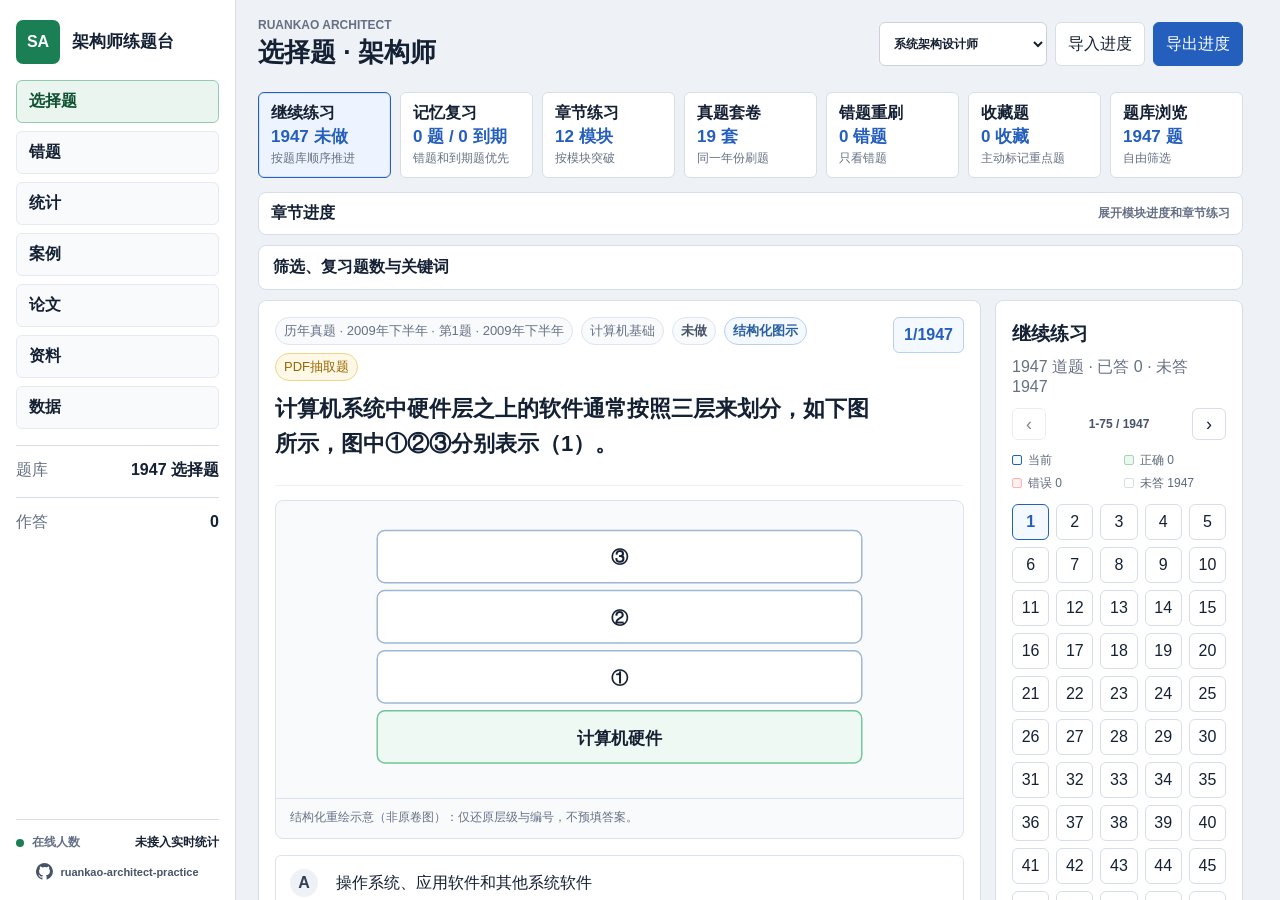
==== commit e3940f43: "fix: align continue queue with unanswered questions" ====
--- a/index.html
+++ b/index.html
@@ -33,10 +33,10 @@
           <strong id="attemptCount">0</strong>
         </div>
         <div class="sidebar-bottom">
-          <div id="presenceStatus" class="presence-status" role="status" aria-live="polite" title="页面端估算值，不采集、不上传或保存任何信息">
+          <div id="presenceStatus" class="presence-status" role="status" aria-live="polite" title="GitHub Pages 未接入实时在线统计">
             <i aria-hidden="true"></i>
-            <span>陪学估算</span>
-            <strong id="presenceCount">约 -- 人</strong>
+            <span>在线人数</span>
+            <strong id="presenceCount">未接入实时统计</strong>
           </div>
           <a class="sidebar-github" href="https://github.com/AndyNull/ruankao-architect-practice" target="_blank" rel="noreferrer" aria-label="GitHub：AndyNull/ruankao-architect-practice">
             <svg viewBox="0 0 16 16" aria-hidden="true"><path d="M8 0a8 8 0 0 0-2.53 15.59c.4.07.55-.17.55-.38v-1.49c-2.23.49-2.7-.95-2.7-.95-.36-.93-.89-1.18-.89-1.18-.73-.5.06-.49.06-.49.8.06 1.23.83 1.23.83.72 1.22 1.87.87 2.33.67.07-.51.28-.87.51-1.07-1.78-.2-3.65-.88-3.65-3.93 0-.87.31-1.58.82-2.14-.08-.2-.36-1.02.08-2.12 0 0 .67-.21 2.2.82A7.65 7.65 0 0 1 8 3.87c.68 0 1.36.09 2 .26 1.53-1.03 2.2-.82 2.2-.82.44 1.1.16 1.92.08 2.12.51.56.82 1.27.82 2.14 0 3.06-1.87 3.73-3.66 3.93.29.25.54.73.54 1.48v2.2c0 .21.14.45.55.38A8 8 0 0 0 8 0Z" /></svg>
--- a/styles.css
+++ b/styles.css
@@ -1151,6 +1151,10 @@
   padding: 8px 10px;
 }
 
+.exam-term-wrap[hidden] {
+  display: none !important;
+}
+
 .queue-legend {
   display: grid;
   grid-template-columns: repeat(2, minmax(0, 1fr));
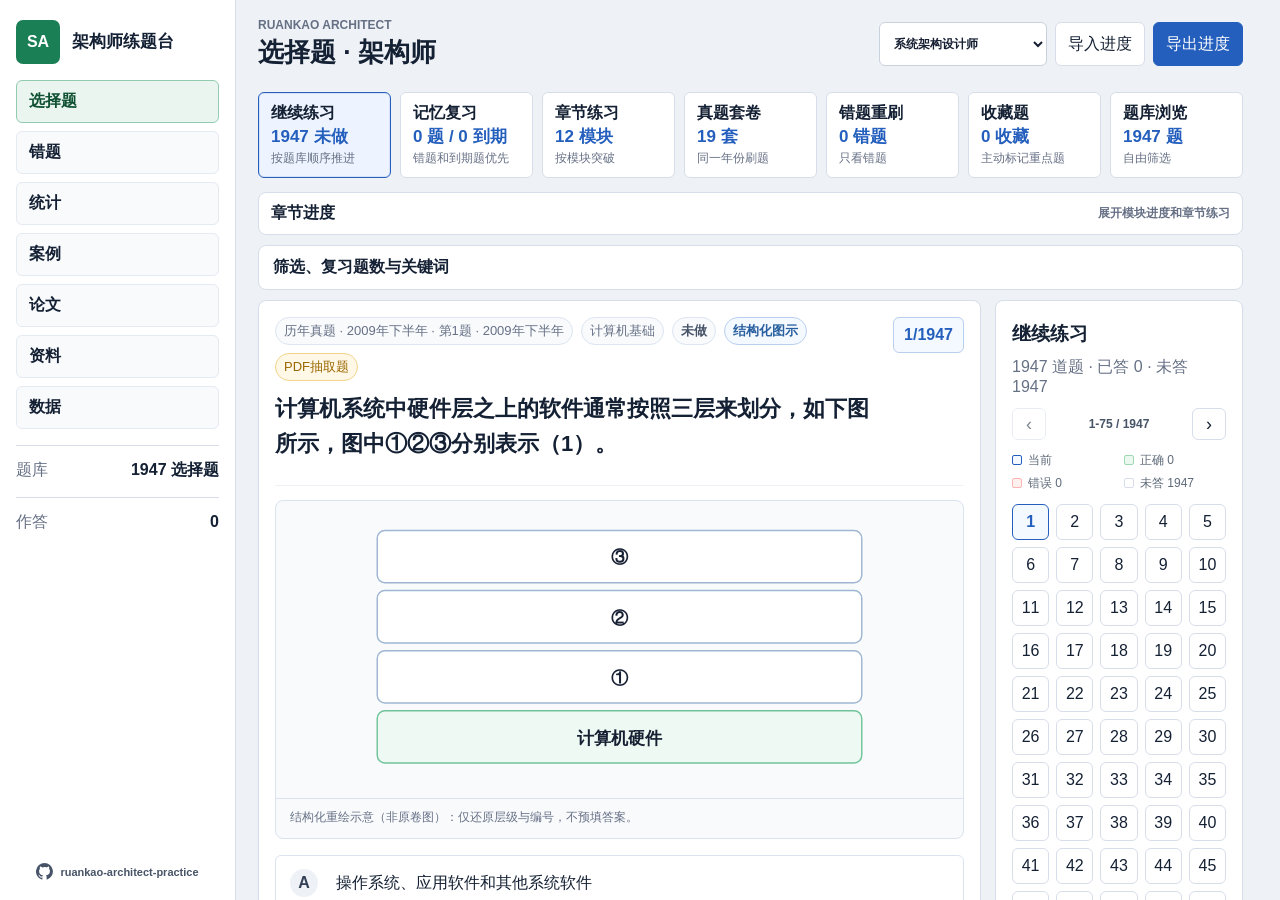
==== commit cd0c3eee: "chore: remove presence feature and prepare release" ====
--- a/index.html
+++ b/index.html
@@ -33,11 +33,6 @@
           <strong id="attemptCount">0</strong>
         </div>
         <div class="sidebar-bottom">
-          <div id="presenceStatus" class="presence-status" role="status" aria-live="polite" title="GitHub Pages 未接入实时在线统计">
-            <i aria-hidden="true"></i>
-            <span>在线人数</span>
-            <strong id="presenceCount">未接入实时统计</strong>
-          </div>
           <a class="sidebar-github" href="https://github.com/AndyNull/ruankao-architect-practice" target="_blank" rel="noreferrer" aria-label="GitHub：AndyNull/ruankao-architect-practice">
             <svg viewBox="0 0 16 16" aria-hidden="true"><path d="M8 0a8 8 0 0 0-2.53 15.59c.4.07.55-.17.55-.38v-1.49c-2.23.49-2.7-.95-2.7-.95-.36-.93-.89-1.18-.89-1.18-.73-.5.06-.49.06-.49.8.06 1.23.83 1.23.83.72 1.22 1.87.87 2.33.67.07-.51.28-.87.51-1.07-1.78-.2-3.65-.88-3.65-3.93 0-.87.31-1.58.82-2.14-.08-.2-.36-1.02.08-2.12 0 0 .67-.21 2.2.82A7.65 7.65 0 0 1 8 3.87c.68 0 1.36.09 2 .26 1.53-1.03 2.2-.82 2.2-.82.44 1.1.16 1.92.08 2.12.51.56.82 1.27.82 2.14 0 3.06-1.87 3.73-3.66 3.93.29.25.54.73.54 1.48v2.2c0 .21.14.45.55.38A8 8 0 0 0 8 0Z" /></svg>
             <span>ruankao-architect-practice</span>
--- a/styles.css
+++ b/styles.css
@@ -143,34 +143,6 @@
   margin-top: auto;
 }
 
-.presence-status {
-  display: grid;
-  grid-template-columns: 8px minmax(0, 1fr) auto;
-  align-items: center;
-  gap: 8px;
-  border-top: 1px solid var(--line);
-  padding-top: 14px;
-  color: var(--muted);
-  font-size: 12px;
-  font-weight: 700;
-}
-
-.presence-status i {
-  width: 8px;
-  height: 8px;
-  border-radius: 50%;
-  background: #98a2b3;
-}
-
-.presence-status.estimate i {
-  background: var(--green);
-}
-
-.presence-status strong {
-  color: var(--ink);
-  font-variant-numeric: tabular-nums;
-}
-
 .sidebar-github {
   display: inline-flex;
   align-items: center;
@@ -1585,11 +1557,6 @@
     margin-top: 0;
   }
 
-  .presence-status {
-    border-top: 0;
-    padding-top: 0;
-  }
-
   .sidebar-github {
     margin-top: 0;
   }
